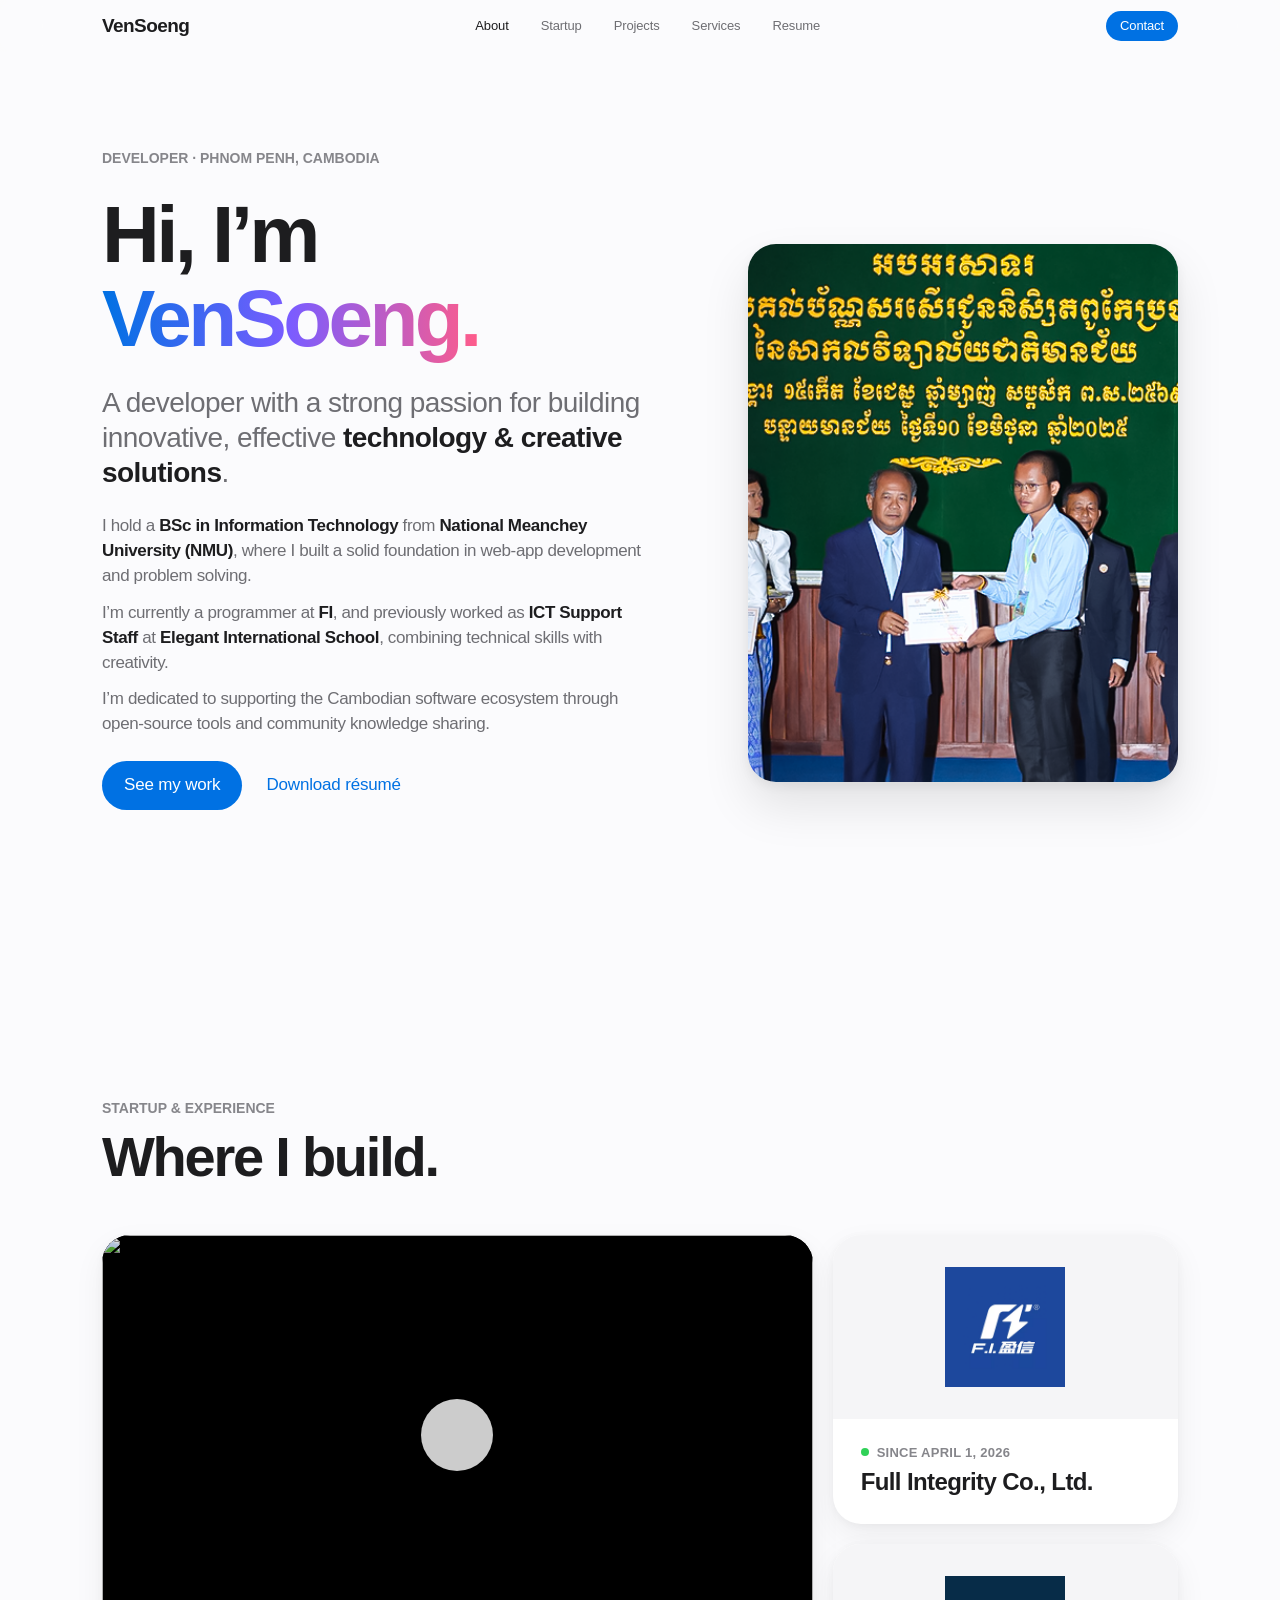
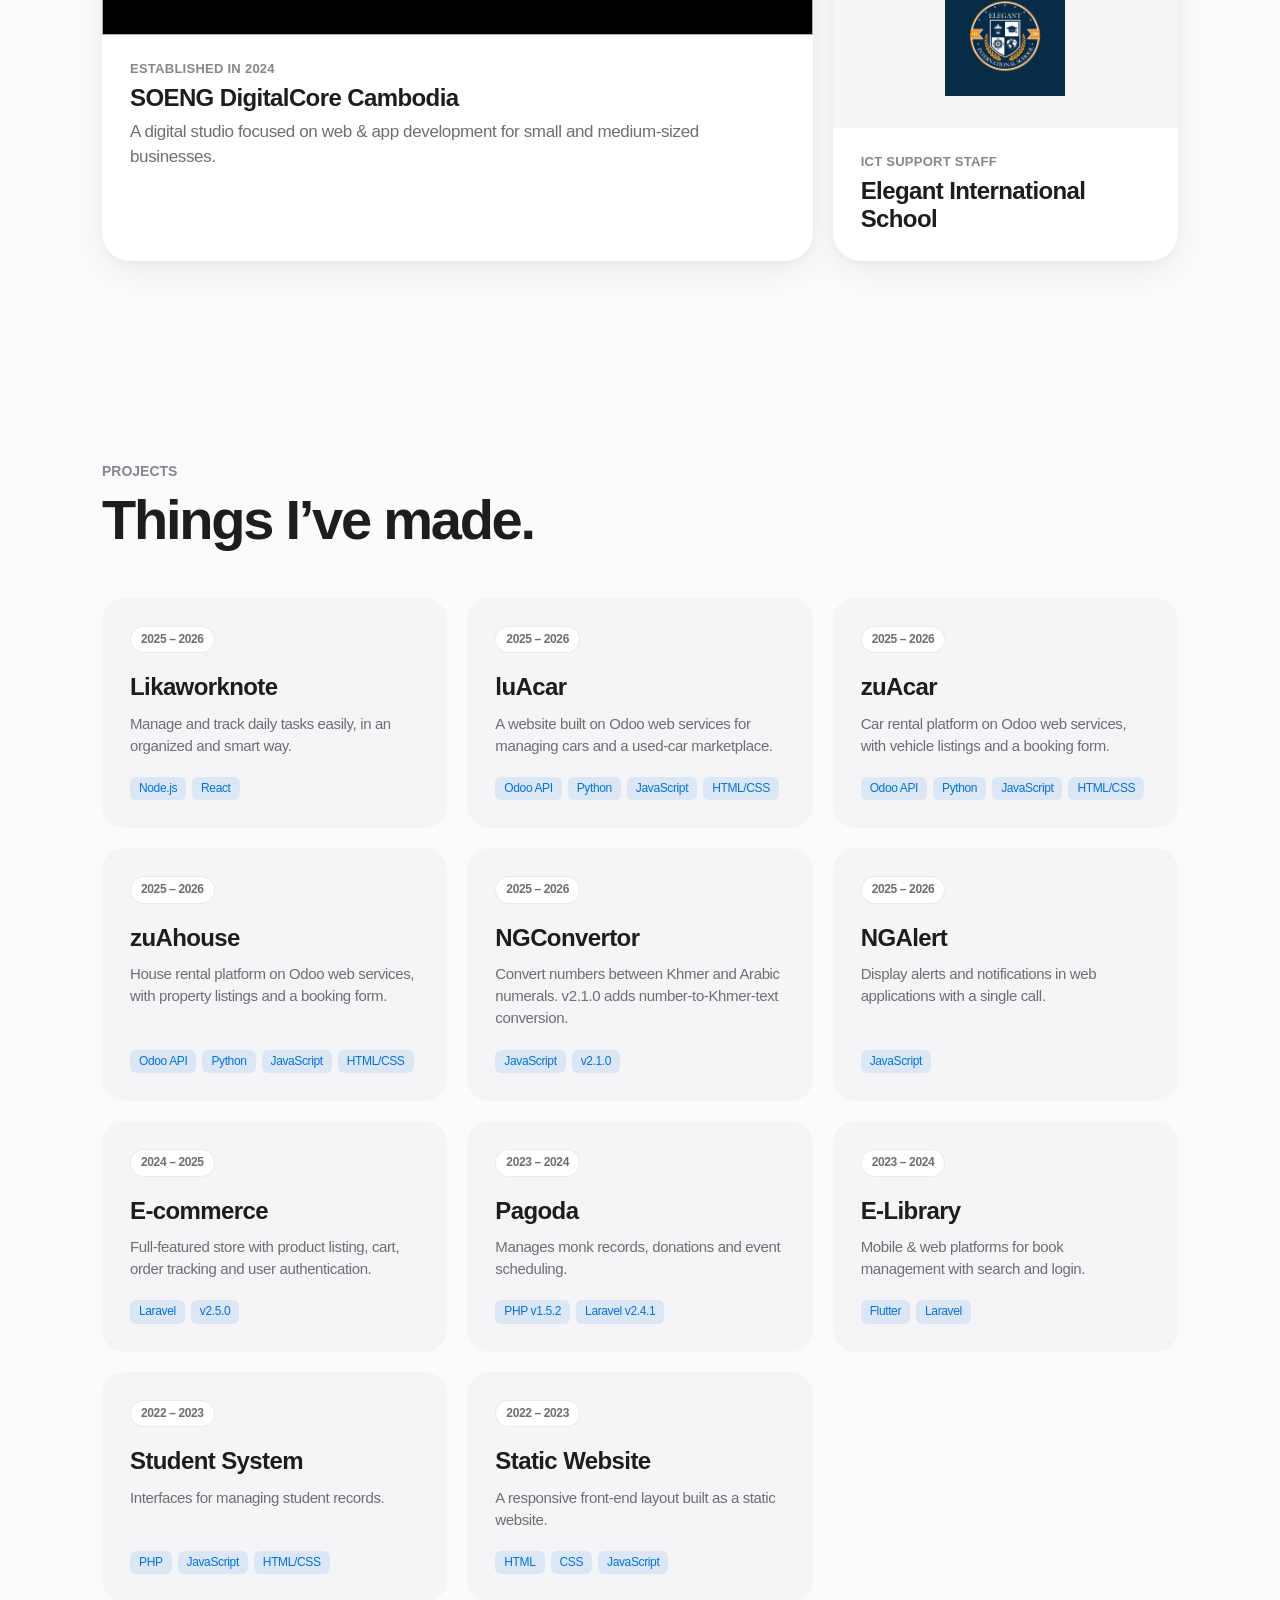
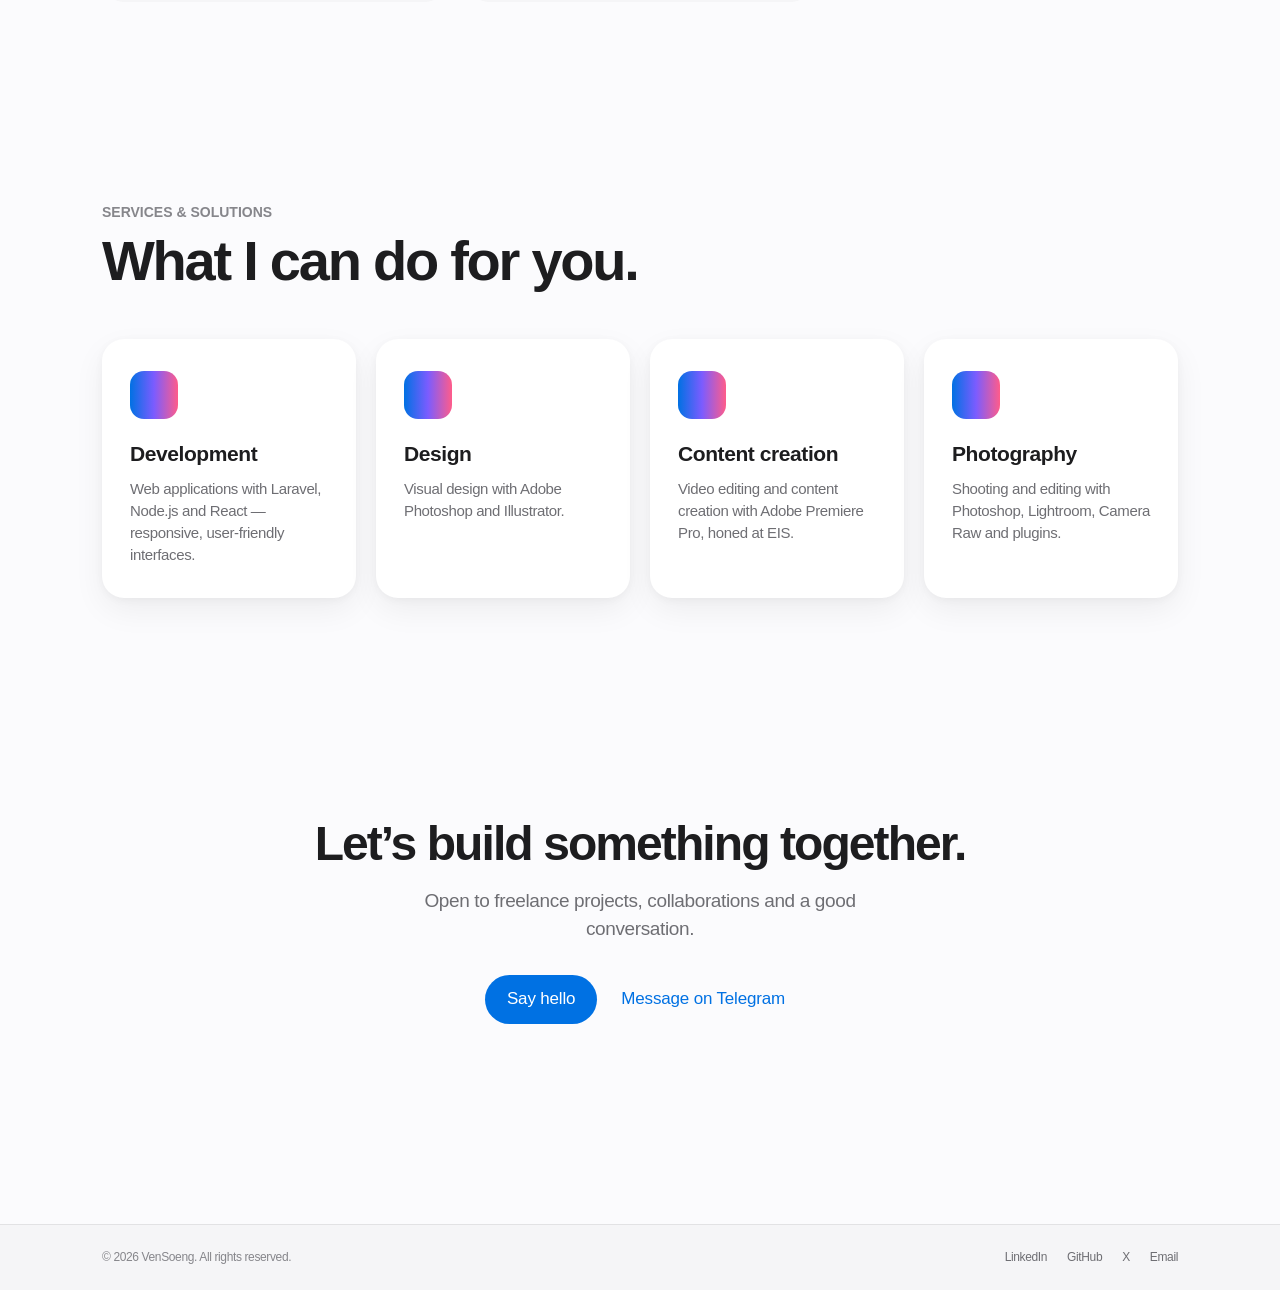
==== vsp111026/index.html @ 6fff038e "update version of portfolio" ====
<!DOCTYPE html>
<html lang="en">

<head>
    <meta charset="utf-8" />
    <meta name="viewport" content="width=device-width, initial-scale=1.0, viewport-fit=cover" />
    <meta name="color-scheme" content="light dark" />
    <meta name="theme-color" content="#fbfbfd" media="(prefers-color-scheme: light)" />
    <meta name="theme-color" content="#000000" media="(prefers-color-scheme: dark)" />
    <title>VenSoeng — Creative Developer &amp; IT Solutions</title>
    <meta name="description" content="Programmer at FI and graduate of National Meanchey University (NMU). Full-stack development and creative solutions from Cambodia." />

    <!-- Favicon -->
    <link rel="icon" href="/public/images/favicon.png?v=4" type="image/png" sizes="307x307" />
    <link rel="apple-touch-icon" href="/public/images/favicon.png?v=4" />

    <!-- Open Graph -->
    <meta property="og:site_name" content="VenSoeng" />
    <meta property="og:title" content="Creative Developer & IT Solutions" />
    <meta property="og:description" content="Programmer at FI and National Meanchey University (NMU). Specialized in full-stack development and creative solutions." />
    <meta property="og:url" content="https://vensoeng.github.io" />
    <meta property="og:type" content="website" />
    <meta property="og:locale" content="en_US" />
    <meta property="og:image" content="https://avatars.githubusercontent.com/u/126303297?v=4" />
    <meta property="og:image:alt" content="VenSoeng Portfolio Preview - Creative Developer" />
    <meta name="author" content="VenSoeng" />
    <meta name="creator" content="VenSoeng" />
    <meta name="keywords" content="VenSoeng, vensoeng, វិនសឹង្ហ, ស៊ីម វិនសឹង្ហ, frontend developer, web developer, Cambodia, JavaScript, HTML, CSS, React, Laravel, Odoo, portfolio" />

    <!-- Twitter -->
    <meta name="twitter:card" content="summary" />
    <meta name="twitter:title" content="VenSoeng | Creative Developer & IT Educator" />
    <meta name="twitter:description" content="Developer at FI dedicated to the Cambodian software ecosystem through open-source tools and community knowledge sharing." />
    <meta name="twitter:image" content="https://avatars.githubusercontent.com/u/126303297?v=4" />

    <!-- Google Search Console -->
    <meta name="google-site-verification" content="PVA-SBoowvO63dztgZD9lNx5GuP8LyeH8VCe_6y95IA" />

    <!-- Fonts & icons -->
    <link rel="preconnect" href="https://fonts.googleapis.com" />
    <link rel="preconnect" href="https://fonts.gstatic.com" crossorigin />
    <link rel="stylesheet" href="https://fonts.googleapis.com/css2?family=Inter:wght@400;500;600;700;800&display=swap" />
    <link rel="stylesheet" href="https://cdnjs.cloudflare.com/ajax/libs/font-awesome/7.0.1/css/all.min.css"
        integrity="sha512-2SwdPD6INVrV/lHTZbO2nodKhrnDdJK9/kg2XD1r9uGqPo1cUbujc+IYdlYdEErWNu69gVcYgdxlmVmzTWnetw=="
        crossorigin="anonymous" referrerpolicy="no-referrer" />

    <!-- Styles -->
    <link rel="stylesheet" href="style.css" />
</head>

<body>
    <a class="skip-link" href="#main">Skip to content</a>

    <!-- ========== Navigation ========== -->
    <header class="nav" id="nav">
        <nav class="nav__inner container" aria-label="Primary">
            <a href="#top" class="nav__brand">VenSoeng</a>

            <ul class="nav__links" id="nav-links">
                <li><a href="#about" class="nav__link">About</a></li>
                <li><a href="#startup" class="nav__link">Startup</a></li>
                <li><a href="#projects" class="nav__link">Projects</a></li>
                <li><a href="#services" class="nav__link">Services</a></li>
                <li><a href="/src/Resume/Seym_Vensoeng_Resume.pdf" class="nav__link" target="_blank" rel="noopener">Resume</a></li>
            </ul>

            <a href="https://www.linkedin.com/in/vensoeng/" class="btn btn--primary btn--sm nav__cta" target="_blank" rel="noopener">Contact</a>

            <button class="nav__toggle" id="menu-toggle" aria-controls="nav-links" aria-expanded="false" aria-label="Open menu">
                <span></span><span></span>
            </button>
        </nav>
    </header>

    <main id="main">
        <!-- ========== Hero ========== -->
        <section class="hero container" id="about" aria-labelledby="hero-title">
            <div class="hero__text">
                <p class="eyebrow reveal">Developer · Phnom Penh, Cambodia</p>
                <h1 class="hero__title reveal" id="hero-title">
                    Hi, I’m <span class="gradient-text">VenSoeng.</span>
                </h1>
                <p class="hero__lede reveal">
                    A developer with a strong passion for building innovative, effective
                    <strong>technology &amp; creative solutions</strong>.
                </p>
                <div class="hero__body reveal">
                    <p>
                        I hold a <strong>BSc in Information Technology</strong> from
                        <strong>National Meanchey University (NMU)</strong>, where I built a solid
                        foundation in web-app development and problem solving.
                    </p>
                    <p>
                        I’m currently a programmer at <strong>FI</strong>, and previously worked as
                        <strong>ICT Support Staff</strong> at <strong>Elegant International School</strong>,
                        combining technical skills with creativity.
                    </p>
                    <p>
                        I’m dedicated to supporting the Cambodian software ecosystem through
                        open-source tools and community knowledge sharing.
                    </p>
                </div>

                <div class="hero__actions reveal">
                    <a href="#projects" class="btn btn--primary">See my work</a>
                    <a href="/src/Resume/Seym_Vensoeng_Resume.pdf" class="btn btn--link" target="_blank" rel="noopener">
                        Download résumé <i class="fa-solid fa-chevron-right" aria-hidden="true"></i>
                    </a>
                </div>

                <ul class="socials reveal" aria-label="Social links">
                    <li><a href="mailto:vensoeng.edu.kh@gmail.com" aria-label="Email"><i class="fa-solid fa-envelope"></i></a></li>
                    <li><a href="https://www.linkedin.com/in/vensoeng/" target="_blank" rel="noopener" aria-label="LinkedIn"><i class="fa-brands fa-linkedin-in"></i></a></li>
                    <li><a href="https://t.me/vensoeng" target="_blank" rel="noopener" aria-label="Telegram"><i class="fa-brands fa-telegram"></i></a></li>
                    <li><a href="https://github.com/vensoeng" target="_blank" rel="noopener" aria-label="GitHub"><i class="fa-brands fa-github"></i></a></li>
                    <li><a href="https://vensoeng.vercel.app" target="_blank" rel="noopener" aria-label="Website"><i class="fa-solid fa-globe"></i></a></li>
                </ul>
            </div>

            <figure class="hero__media reveal">
                <img src="/public/images/vensoeng_nmu_certificate.png"
                    alt="VenSoeng at his NMU graduation" width="480" height="600" fetchpriority="high" />
            </figure>
        </section>

        <!-- ========== Startup & Experience ========== -->
        <section class="section container" id="startup" aria-labelledby="startup-title">
            <header class="section__head reveal">
                <p class="eyebrow">Startup &amp; Experience</p>
                <h2 class="section__title" id="startup-title">Where I build.</h2>
            </header>

            <div class="bento">
                <article class="card card--feature reveal">
                    <div class="video" data-video-id="P9K7XpMwZxA">
                        <button class="video__play" type="button" aria-label="Play SOENG DigitalCore Cambodia video">
                            <img src="https://i.ytimg.com/vi/P9K7XpMwZxA/hqdefault.jpg" alt="" loading="lazy" />
                            <span class="video__icon" aria-hidden="true"><i class="fa-solid fa-play"></i></span>
                        </button>
                    </div>
                    <div class="card__body">
                        <p class="card__meta">Established in 2024</p>
                        <h3 class="card__title">SOENG DigitalCore Cambodia</h3>
                        <p class="card__text">A digital studio focused on web &amp; app development for small and medium-sized businesses.</p>
                    </div>
                </article>

                <article class="card card--logo reveal">
                    <div class="card__logo">
                        <img src="/public/images/fi_logo.png" alt="Full Integrity Co., Ltd. logo" loading="lazy" />
                    </div>
                    <div class="card__body">
                        <p class="card__meta"><span class="dot dot--live" aria-hidden="true"></span>Since April 1, 2026</p>
                        <h3 class="card__title">Full Integrity Co., Ltd.</h3>
                    </div>
                </article>

                <article class="card card--logo reveal">
                    <div class="card__logo">
                        <img src="/public/images/eis_logo.png" alt="Elegant International School logo" loading="lazy" />
                    </div>
                    <div class="card__body">
                        <p class="card__meta">ICT Support Staff</p>
                        <h3 class="card__title">Elegant International School</h3>
                    </div>
                </article>
            </div>
        </section>

        <!-- ========== Projects ========== -->
        <section class="section container" id="projects" aria-labelledby="projects-title">
            <header class="section__head reveal">
                <p class="eyebrow">Projects</p>
                <h2 class="section__title" id="projects-title">Things I’ve made.</h2>
            </header>

            <div class="projects">
                <article class="project reveal">
                    <span class="chip">2025 – 2026</span>
                    <h3 class="project__title">Likaworknote</h3>
                    <p class="project__text">Manage and track daily tasks easily, in an organized and smart way.</p>
                    <ul class="tags"><li>Node.js</li><li>React</li></ul>
                </article>

                <article class="project reveal">
                    <span class="chip">2025 – 2026</span>
                    <h3 class="project__title">luAcar</h3>
                    <p class="project__text">A website built on Odoo web services for managing cars and a used-car marketplace.</p>
                    <ul class="tags"><li>Odoo API</li><li>Python</li><li>JavaScript</li><li>HTML/CSS</li></ul>
                </article>

                <article class="project reveal">
                    <span class="chip">2025 – 2026</span>
                    <h3 class="project__title">zuAcar</h3>
                    <p class="project__text">Car rental platform on Odoo web services, with vehicle listings and a booking form.</p>
                    <ul class="tags"><li>Odoo API</li><li>Python</li><li>JavaScript</li><li>HTML/CSS</li></ul>
                </article>

                <article class="project reveal">
                    <span class="chip">2025 – 2026</span>
                    <h3 class="project__title">zuAhouse</h3>
                    <p class="project__text">House rental platform on Odoo web services, with property listings and a booking form.</p>
                    <ul class="tags"><li>Odoo API</li><li>Python</li><li>JavaScript</li><li>HTML/CSS</li></ul>
                </article>

                <article class="project reveal">
                    <span class="chip">2025 – 2026</span>
                    <h3 class="project__title">NGConvertor</h3>
                    <p class="project__text">Convert numbers between Khmer and Arabic numerals. v2.1.0 adds number-to-Khmer-text conversion.</p>
                    <ul class="tags"><li>JavaScript</li><li>v2.1.0</li></ul>
                </article>

                <article class="project reveal">
                    <span class="chip">2025 – 2026</span>
                    <h3 class="project__title">NGAlert</h3>
                    <p class="project__text">Display alerts and notifications in web applications with a single call.</p>
                    <ul class="tags"><li>JavaScript</li></ul>
                </article>

                <article class="project reveal">
                    <span class="chip">2024 – 2025</span>
                    <h3 class="project__title">E-commerce</h3>
                    <p class="project__text">Full-featured store with product listing, cart, order tracking and user authentication.</p>
                    <ul class="tags"><li>Laravel</li><li>v2.5.0</li></ul>
                </article>

                <article class="project reveal">
                    <span class="chip">2023 – 2024</span>
                    <h3 class="project__title">Pagoda</h3>
                    <p class="project__text">Manages monk records, donations and event scheduling.</p>
                    <ul class="tags"><li>PHP v1.5.2</li><li>Laravel v2.4.1</li></ul>
                </article>

                <article class="project reveal">
                    <span class="chip">2023 – 2024</span>
                    <h3 class="project__title">E-Library</h3>
                    <p class="project__text">Mobile &amp; web platforms for book management with search and login.</p>
                    <ul class="tags"><li>Flutter</li><li>Laravel</li></ul>
                </article>

                <article class="project reveal">
                    <span class="chip">2022 – 2023</span>
                    <h3 class="project__title">Student System</h3>
                    <p class="project__text">Interfaces for managing student records.</p>
                    <ul class="tags"><li>PHP</li><li>JavaScript</li><li>HTML/CSS</li></ul>
                </article>

                <article class="project reveal">
                    <span class="chip">2022 – 2023</span>
                    <h3 class="project__title">Static Website</h3>
                    <p class="project__text">A responsive front-end layout built as a static website.</p>
                    <ul class="tags"><li>HTML</li><li>CSS</li><li>JavaScript</li></ul>
                </article>
            </div>
        </section>

        <!-- ========== Services ========== -->
        <section class="section container" id="services" aria-labelledby="services-title">
            <header class="section__head reveal">
                <p class="eyebrow">Services &amp; Solutions</p>
                <h2 class="section__title" id="services-title">What I can do for you.</h2>
            </header>

            <div class="services">
                <article class="service reveal">
                    <span class="service__icon"><i class="fa-solid fa-code" aria-hidden="true"></i></span>
                    <h3>Development</h3>
                    <p>Web applications with Laravel, Node.js and React — responsive, user-friendly interfaces.</p>
                </article>
                <article class="service reveal">
                    <span class="service__icon"><i class="fa-solid fa-pen-nib" aria-hidden="true"></i></span>
                    <h3>Design</h3>
                    <p>Visual design with Adobe Photoshop and Illustrator.</p>
                </article>
                <article class="service reveal">
                    <span class="service__icon"><i class="fa-solid fa-film" aria-hidden="true"></i></span>
                    <h3>Content creation</h3>
                    <p>Video editing and content creation with Adobe Premiere Pro, honed at EIS.</p>
                </article>
                <article class="service reveal">
                    <span class="service__icon"><i class="fa-solid fa-camera" aria-hidden="true"></i></span>
                    <h3>Photography</h3>
                    <p>Shooting and editing with Photoshop, Lightroom, Camera Raw and plugins.</p>
                </article>
            </div>
        </section>

        <!-- ========== Call to action ========== -->
        <section class="cta container reveal" aria-labelledby="cta-title">
            <h2 id="cta-title">Let’s build something together.</h2>
            <p>Open to freelance projects, collaborations and a good conversation.</p>
            <div class="hero__actions hero__actions--center">
                <a href="mailto:vensoeng.edu.kh@gmail.com" class="btn btn--primary">Say hello</a>
                <a href="https://t.me/vensoeng" class="btn btn--link" target="_blank" rel="noopener">
                    Message on Telegram <i class="fa-solid fa-chevron-right" aria-hidden="true"></i>
                </a>
            </div>
        </section>
    </main>

    <!-- ========== Footer ========== -->
    <footer class="footer">
        <div class="footer__inner container">
            <span>© <span id="year">2026</span> VenSoeng. All rights reserved.</span>
            <ul class="footer__links">
                <li><a href="https://www.linkedin.com/in/vensoeng" target="_blank" rel="noopener">LinkedIn</a></li>
                <li><a href="https://github.com/vensoeng" target="_blank" rel="noopener">GitHub</a></li>
                <li><a href="https://twitter.com/vensoeng" target="_blank" rel="noopener">X</a></li>
                <li><a href="mailto:vensoeng.edu.kh@gmail.com">Email</a></li>
            </ul>
        </div>
    </footer>

    <!-- Scripts -->
    <script src="app.js" defer></script>

    <!-- Google tag (gtag.js) -->
    <script async src="https://www.googletagmanager.com/gtag/js?id=G-DTQJS56J9T"></script>
    <script>
        window.dataLayer = window.dataLayer || [];
        function gtag() { dataLayer.push(arguments); }
        gtag('js', new Date());
        gtag('config', 'G-DTQJS56J9T');
    </script>
</body>

</html>
---- vsp111026/style.css ----
/* ==========================================================
   VenSoeng Portfolio — Apple-inspired design system
   ========================================================== */

/* ---------- Design tokens ---------- */
:root {
    --bg: #fbfbfd;
    --bg-alt: #f5f5f7;
    --surface: #ffffff;
    --text: #1d1d1f;
    --text-2: #6e6e73;
    --text-3: #86868b;
    --accent: #0071e3;
    --accent-hover: #0077ed;
    --live: #30d158;
    --border: rgba(0, 0, 0, 0.08);
    --nav-bg: rgba(251, 251, 253, 0.72);
    --shadow: 0 2px 8px rgba(0, 0, 0, 0.04), 0 12px 32px rgba(0, 0, 0, 0.06);
    --shadow-hover: 0 4px 12px rgba(0, 0, 0, 0.06), 0 24px 48px rgba(0, 0, 0, 0.10);
    --grad: linear-gradient(90deg, #0071e3 0%, #7b5cff 50%, #ff5c8a 100%);

    --font: "Hanken Grotesk", sans-serif;

    --radius-sm: 12px;
    --radius: 22px;
    --radius-lg: 28px;
    --container: 1120px;
    --gutter: 22px;
    --nav-h: 52px;
    --ease: cubic-bezier(0.28, 0.11, 0.32, 1);
}
/* ---------- Base ---------- */
*,
*::before,
*::after { box-sizing: border-box; }

html {
    scroll-behavior: smooth;
    scroll-padding-top: calc(var(--nav-h) + 24px);
    -webkit-text-size-adjust: 100%;
}

body {
    margin: 0;
    font-family: var(--font);
    font-size: 17px;
    line-height: 1.47;
    letter-spacing: -0.022em;
    color: var(--text);
    background: var(--bg);
    -webkit-font-smoothing: antialiased;
    -moz-osx-font-smoothing: grayscale;
}

img { display: block; max-width: 100%; height: auto; }
a { color: var(--accent); text-decoration: none; }
a:hover { text-decoration: underline; }
ul { list-style: none; margin: 0; padding: 0; }
h1, h2, h3, p { margin: 0; }
strong { color: var(--text); font-weight: 600; }

:focus-visible {
    outline: 3px solid var(--accent);
    outline-offset: 3px;
    border-radius: 6px;
}

.container {
    width: 100%;
    max-width: var(--container);
    margin-inline: auto;
    padding-inline: var(--gutter);
}

.skip-link {
    position: absolute;
    left: 12px;
    top: -60px;
    z-index: 100;
    padding: 10px 16px;
    background: var(--text);
    color: var(--bg);
    border-radius: 980px;
}
.skip-link:focus { top: 12px; }

/* ---------- Typography helpers ---------- */
.eyebrow {
    font-size: 14px;
    font-weight: 600;
    letter-spacing: 0;
    color: var(--text-3);
    text-transform: uppercase;
}

.gradient-text {
    background: var(--grad);
    -webkit-background-clip: text;
    background-clip: text;
    color: transparent;
}

/* ---------- Buttons ---------- */
.btn {
    display: inline-flex;
    align-items: center;
    gap: 6px;
    min-height: 44px;
    padding: 12px 22px;
    border-radius: 980px;
    font-size: 17px;
    font-weight: 500;
    letter-spacing: -0.01em;
    transition: background-color 0.2s var(--ease), transform 0.2s var(--ease);
}
.btn:hover { text-decoration: none; }
.btn:active { transform: scale(0.97); }

.btn--primary { background: var(--accent); color: #fff; }
.btn--primary:hover { background: var(--accent-hover); }

.btn--sm { min-height: 30px; padding: 5px 14px; font-size: 13px; }

.btn--link { padding-inline: 4px; color: var(--accent); }
.btn--link i { font-size: 0.7em; transition: transform 0.2s var(--ease); }
.btn--link:hover { text-decoration: underline; }
.btn--link:hover i { transform: translateX(3px); }

/* ---------- Navigation ---------- */
.nav {
    position: sticky;
    top: 0;
    z-index: 50;
    height: var(--nav-h);
    background: var(--nav-bg);
    -webkit-backdrop-filter: saturate(180%) blur(20px);
    backdrop-filter: saturate(180%) blur(20px);
    border-bottom: 1px solid transparent;
    transition: border-color 0.3s var(--ease);
}
.nav.is-scrolled { border-bottom-color: var(--border); }

.nav__inner {
    position: relative;
    display: flex;
    align-items: center;
    justify-content: space-between;
    height: 100%;
    gap: 24px;
}

.nav__brand {
    font-size: 19px;
    font-weight: 700;
    letter-spacing: -0.03em;
    color: var(--text);
}
.nav__brand:hover { text-decoration: none; }

.nav__links { display: flex; gap: 32px; }

.nav__link {
    font-size: 13px;
    color: var(--text-2);
    letter-spacing: -0.01em;
    transition: color 0.2s var(--ease);
}
.nav__link:hover,
.nav__link.is-active { color: var(--text); text-decoration: none; }

.nav__toggle {
    display: none;
    position: relative;
    width: 44px;
    height: 44px;
    margin-right: -12px;
    border: 0;
    background: none;
    cursor: pointer;
}
.nav__toggle span {
    position: absolute;
    left: 14px;
    width: 16px;
    height: 1.5px;
    border-radius: 2px;
    background: var(--text);
    transition: transform 0.3s var(--ease), top 0.3s var(--ease);
}
.nav__toggle span:first-child { top: 18px; }
.nav__toggle span:last-child { top: 25px; }
.nav__toggle[aria-expanded="true"] span:first-child { top: 21.5px; transform: rotate(45deg); }
.nav__toggle[aria-expanded="true"] span:last-child { top: 21.5px; transform: rotate(-45deg); }

/* ---------- Hero ---------- */
.hero {
    display: grid;
    grid-template-columns: 1.15fr 0.85fr;
    align-items: center;
    gap: 64px;
    padding-top: 96px;
    padding-bottom: 120px;
}

.hero__text > * + * { margin-top: 24px; }

.hero__title {
    font-size: clamp(44px, 7vw, 80px);
    line-height: 1.05;
    font-weight: 700;
    letter-spacing: -0.045em;
}

.hero__lede {
    font-size: clamp(21px, 2.4vw, 28px);
    line-height: 1.25;
    font-weight: 500;
    letter-spacing: -0.02em;
    color: var(--text-2);
}

.hero__body { color: var(--text-2); max-width: 560px; }
.hero__body p + p { margin-top: 12px; }

.hero__actions {
    display: flex;
    flex-wrap: wrap;
    align-items: center;
    gap: 12px 20px;
}
.hero__actions--center { justify-content: center; }

.hero__media {
    margin: 0;
    border-radius: var(--radius-lg);
    overflow: hidden;
    background: var(--bg-alt);
    aspect-ratio: 4 / 5;
    box-shadow: var(--shadow-hover);
}
.hero__media img {
    width: 100%;
    height: 100%;
    object-fit: cover;
    transition: transform 1.2s var(--ease);
}
.hero__media:hover img { transform: scale(1.03); }

.socials { display: flex; gap: 10px; }
.socials a {
    display: grid;
    place-items: center;
    width: 44px;
    height: 44px;
    border-radius: 50%;
    background: var(--bg-alt);
    color: var(--text-2);
    font-size: 17px;
    transition: background-color 0.2s var(--ease), color 0.2s var(--ease), transform 0.2s var(--ease);
}
.socials a:hover {
    background: var(--text);
    color: var(--bg);
    transform: translateY(-2px);
    text-decoration: none;
}

/* ---------- Sections ---------- */
.section { padding-block: 100px; }

.section__head { margin-bottom: 48px; }
.section__title {
    margin-top: 8px;
    font-size: clamp(36px, 5vw, 56px);
    line-height: 1.07;
    font-weight: 700;
    letter-spacing: -0.04em;
}

/* ---------- Cards / Bento ---------- */
.card {
    display: flex;
    flex-direction: column;
    background: var(--surface);
    border-radius: var(--radius-lg);
    overflow: hidden;
    box-shadow: var(--shadow);
    transition: transform 0.4s var(--ease), box-shadow 0.4s var(--ease);
}
.card:hover { transform: translateY(-4px); box-shadow: var(--shadow-hover); }

.card__body { padding: 24px 28px 28px; }
.card__meta {
    display: flex;
    align-items: center;
    gap: 8px;
    font-size: 13px;
    font-weight: 600;
    color: var(--text-3);
    text-transform: uppercase;
    letter-spacing: 0.02em;
}
.card__title {
    margin-top: 6px;
    font-size: 24px;
    line-height: 1.17;
    font-weight: 700;
    letter-spacing: -0.025em;
}
.card__text { margin-top: 8px; color: var(--text-2); }

.bento {
    display: grid;
    grid-template-columns: repeat(3, 1fr);
    grid-template-rows: auto auto;
    gap: 20px;
}
.card--feature { grid-column: span 2; grid-row: span 2; }

.card__logo {
    flex: 1;
    display: grid;
    place-items: center;
    min-height: 180px;
    padding: 32px;
    background: var(--bg-alt);
}
.card__logo img {
    max-height: 120px;
    width: auto;
    object-fit: contain;
    transition: transform 0.6s var(--ease);
}
.card:hover .card__logo img { transform: scale(1.05); }

.dot { width: 8px; height: 8px; border-radius: 50%; }
.dot--live {
    background: var(--live);
    box-shadow: 0 0 0 0 rgba(48, 209, 88, 0.5);
    animation: pulse 2s infinite;
}
@keyframes pulse {
    70% { box-shadow: 0 0 0 8px rgba(48, 209, 88, 0); }
    100% { box-shadow: 0 0 0 0 rgba(48, 209, 88, 0); }
}

/* ---------- Video (lazy YouTube) ---------- */
.video {
    position: relative;
    aspect-ratio: 16 / 9;
    background: #000;
}
.video iframe { position: absolute; inset: 0; width: 100%; height: 100%; border: 0; }

.video__play {
    position: absolute;
    inset: 0;
    width: 100%;
    padding: 0;
    border: 0;
    cursor: pointer;
    background: #000;
}
.video__play img { width: 100%; height: 100%; object-fit: cover; opacity: 0.9; }
.video__icon {
    position: absolute;
    top: 50%;
    left: 50%;
    display: grid;
    place-items: center;
    width: 72px;
    height: 72px;
    border-radius: 50%;
    color: #1d1d1f;
    font-size: 22px;
    background: rgba(255, 255, 255, 0.8);
    -webkit-backdrop-filter: blur(12px);
    backdrop-filter: blur(12px);
    transform: translate(-50%, -50%);
    transition: transform 0.3s var(--ease), background-color 0.3s var(--ease);
}
.video__icon i { margin-left: 4px; }
.video__play:hover .video__icon { transform: translate(-50%, -50%) scale(1.08); background: #fff; }

/* ---------- Projects ---------- */
.projects {
    display: grid;
    grid-template-columns: repeat(3, 1fr);
    gap: 20px;
}

.project {
    display: flex;
    flex-direction: column;
    padding: 28px;
    border-radius: var(--radius);
    background: var(--bg-alt);
    transition: transform 0.4s var(--ease), background-color 0.4s var(--ease), box-shadow 0.4s var(--ease);
}
.project:hover {
    transform: translateY(-4px);
    background: var(--surface);
    box-shadow: var(--shadow-hover);
}

.chip {
    align-self: flex-start;
    padding: 4px 10px;
    border-radius: 980px;
    font-size: 12px;
    font-weight: 600;
    color: var(--text-2);
    background: var(--surface);
    border: 1px solid var(--border);
}
.project:hover .chip { background: var(--bg-alt); }

.project__title {
    margin-top: 16px;
    font-size: 24px;
    font-weight: 700;
    letter-spacing: -0.025em;
}
.project__text { flex: 1; margin-top: 8px; color: var(--text-2); font-size: 15px; }

.tags { display: flex; flex-wrap: wrap; gap: 6px; margin-top: 20px; }
.tags li {
    padding: 3px 9px;
    border-radius: 6px;
    font-size: 12px;
    font-weight: 500;
    color: var(--accent);
    background: color-mix(in srgb, var(--accent) 10%, transparent);
}

/* ---------- Services ---------- */
.services {
    display: grid;
    grid-template-columns: repeat(4, 1fr);
    gap: 20px;
}

.service {
    padding: 32px 28px;
    border-radius: var(--radius);
    background: var(--surface);
    box-shadow: var(--shadow);
}
.service__icon {
    display: grid;
    place-items: center;
    width: 48px;
    height: 48px;
    border-radius: 14px;
    font-size: 20px;
    color: #fff;
    background: var(--grad);
}
.service h3 {
    margin-top: 20px;
    font-size: 21px;
    font-weight: 700;
    letter-spacing: -0.02em;
}
.service p { margin-top: 8px; font-size: 15px; color: var(--text-2); }

/* ---------- CTA ---------- */
.cta {
    margin-block: 40px 120px;
    padding-block: 80px;
    text-align: center;
}
.cta h2 {
    font-size: clamp(32px, 4.5vw, 48px);
    font-weight: 700;
    letter-spacing: -0.04em;
    line-height: 1.1;
}
.cta p { margin: 16px auto 32px; max-width: 520px; color: var(--text-2); font-size: 19px; }

/* ---------- Footer ---------- */
.footer {
    background: var(--bg-alt);
    border-top: 1px solid var(--border);
    font-size: 12px;
    color: var(--text-3);
}
.footer__inner {
    display: flex;
    flex-wrap: wrap;
    justify-content: space-between;
    align-items: center;
    gap: 16px;
    padding-block: 24px;
}
.footer__links { display: flex; gap: 20px; }
.footer__links a { color: var(--text-2); }

/* ---------- Scroll reveal ---------- */
.js .reveal {
    opacity: 0;
    transform: translateY(24px);
    transition: opacity 0.9s var(--ease), transform 0.9s var(--ease);
    transition-delay: var(--delay, 0ms);
}
.js .reveal.is-visible { opacity: 1; transform: none; }

@media (prefers-reduced-motion: reduce) {
    html { scroll-behavior: auto; }
    *, *::before, *::after {
        animation-duration: 0.01ms !important;
        transition-duration: 0.01ms !important;
    }
    .js .reveal { opacity: 1; transform: none; }
}

/* ---------- Responsive ---------- */
@media (max-width: 1068px) {
    .projects { grid-template-columns: repeat(2, 1fr); }
    .services { grid-template-columns: repeat(2, 1fr); }
}

@media (max-width: 833px) {
    .nav__cta { display: none; }
    .nav__toggle { display: block; }

    .nav__links {
        position: fixed;
        top: var(--nav-h);
        left: 0;
        right: 0;
        flex-direction: column;
        gap: 0;
        padding: 12px var(--gutter) 32px;
        background: var(--bg);
        border-bottom: 1px solid var(--border);
        opacity: 0;
        visibility: hidden;
        transform: translateY(-8px);
        transition: opacity 0.3s var(--ease), transform 0.3s var(--ease), visibility 0.3s;
    }
    .nav__links.is-open { opacity: 1; visibility: visible; transform: none; }
    .nav__links li { border-bottom: 1px solid var(--border); }
    .nav__link {
        display: block;
        padding: 14px 0;
        font-size: 24px;
        font-weight: 600;
        color: var(--text);
    }

    .hero {
        grid-template-columns: 1fr;
        gap: 48px;
        padding-top: 48px;
        padding-bottom: 72px;
    }
    .hero__media { max-width: 420px; width: 100%; margin-inline: auto; }

    .section { padding-block: 72px; }

    .bento { grid-template-columns: 1fr 1fr; }
    .card--feature { grid-column: 1 / -1; grid-row: auto; }
}

@media (max-width: 600px) {
    :root { --gutter: 16px; }
    body { font-size: 16px; }
    .bento,
    .projects,
    .services { grid-template-columns: 1fr; }
    .card__body { padding: 20px 22px 24px; }
    .footer__inner { flex-direction: column-reverse; text-align: center; }
}
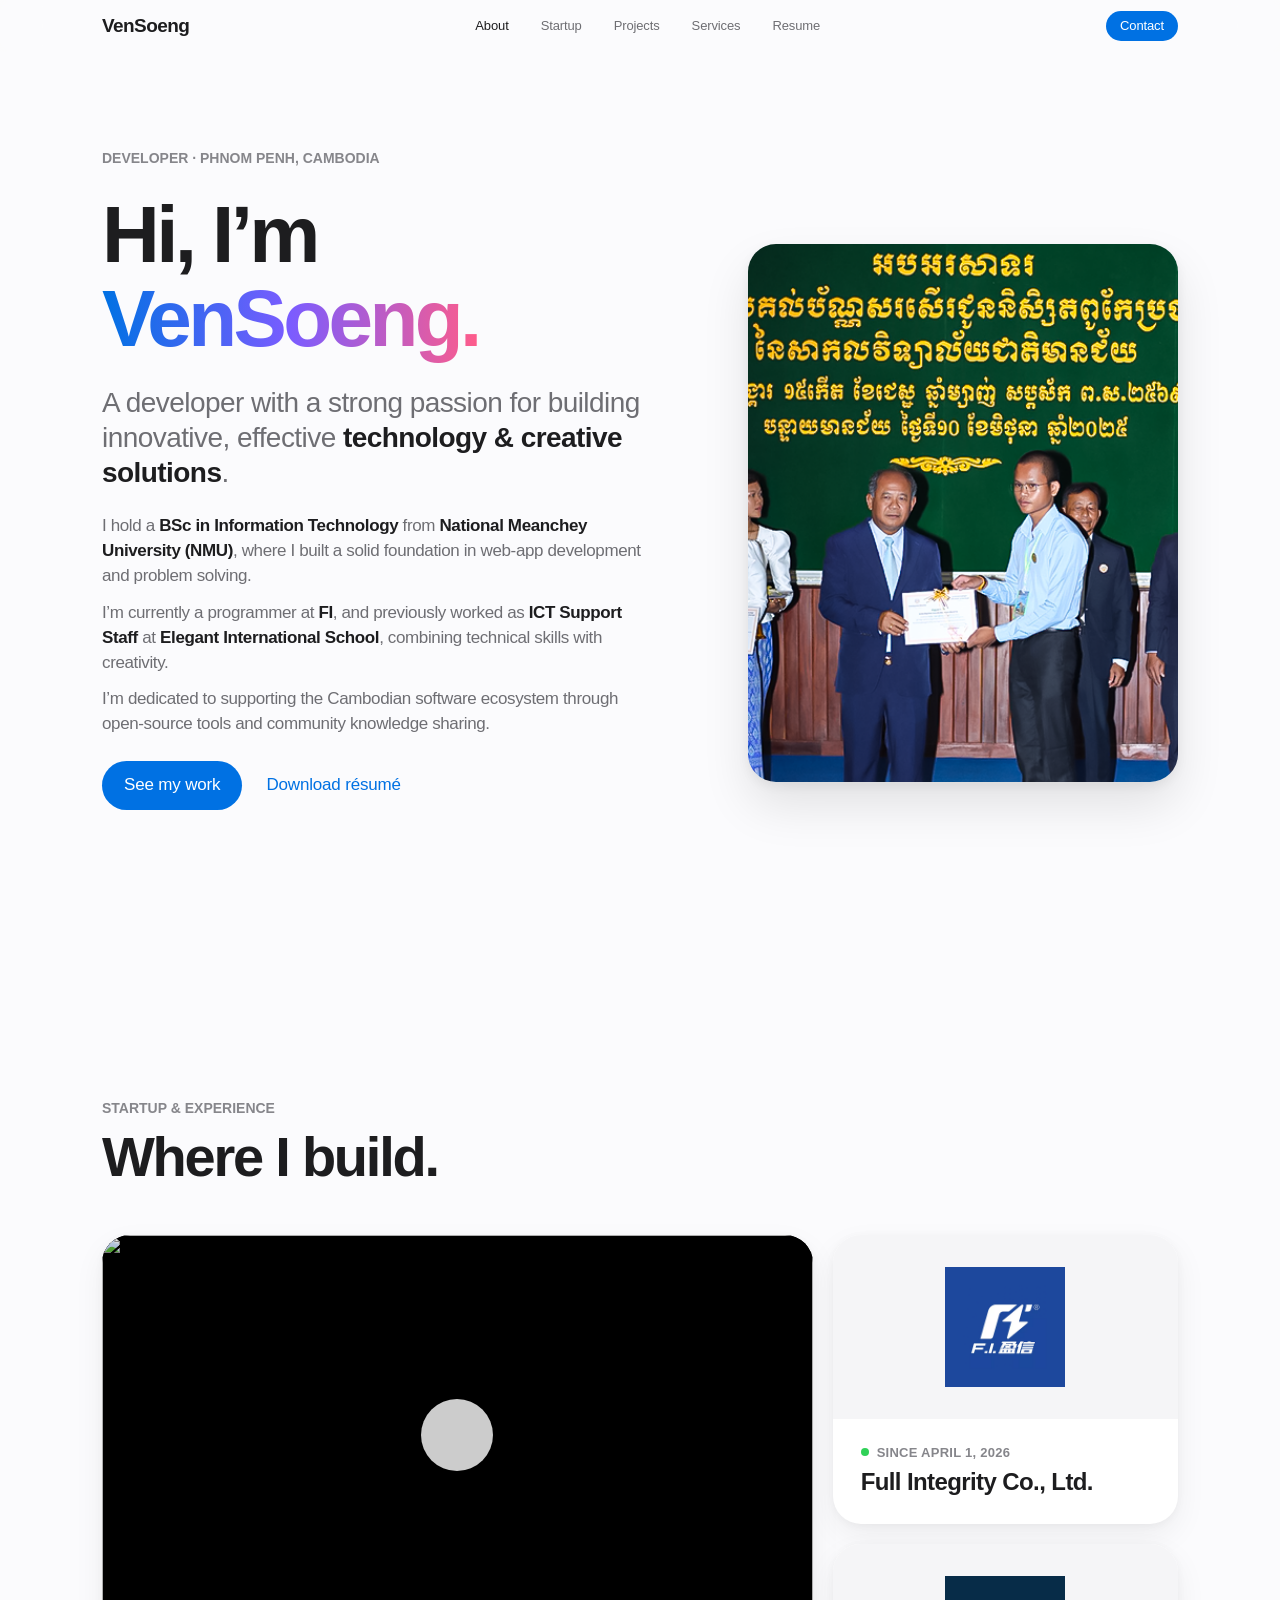
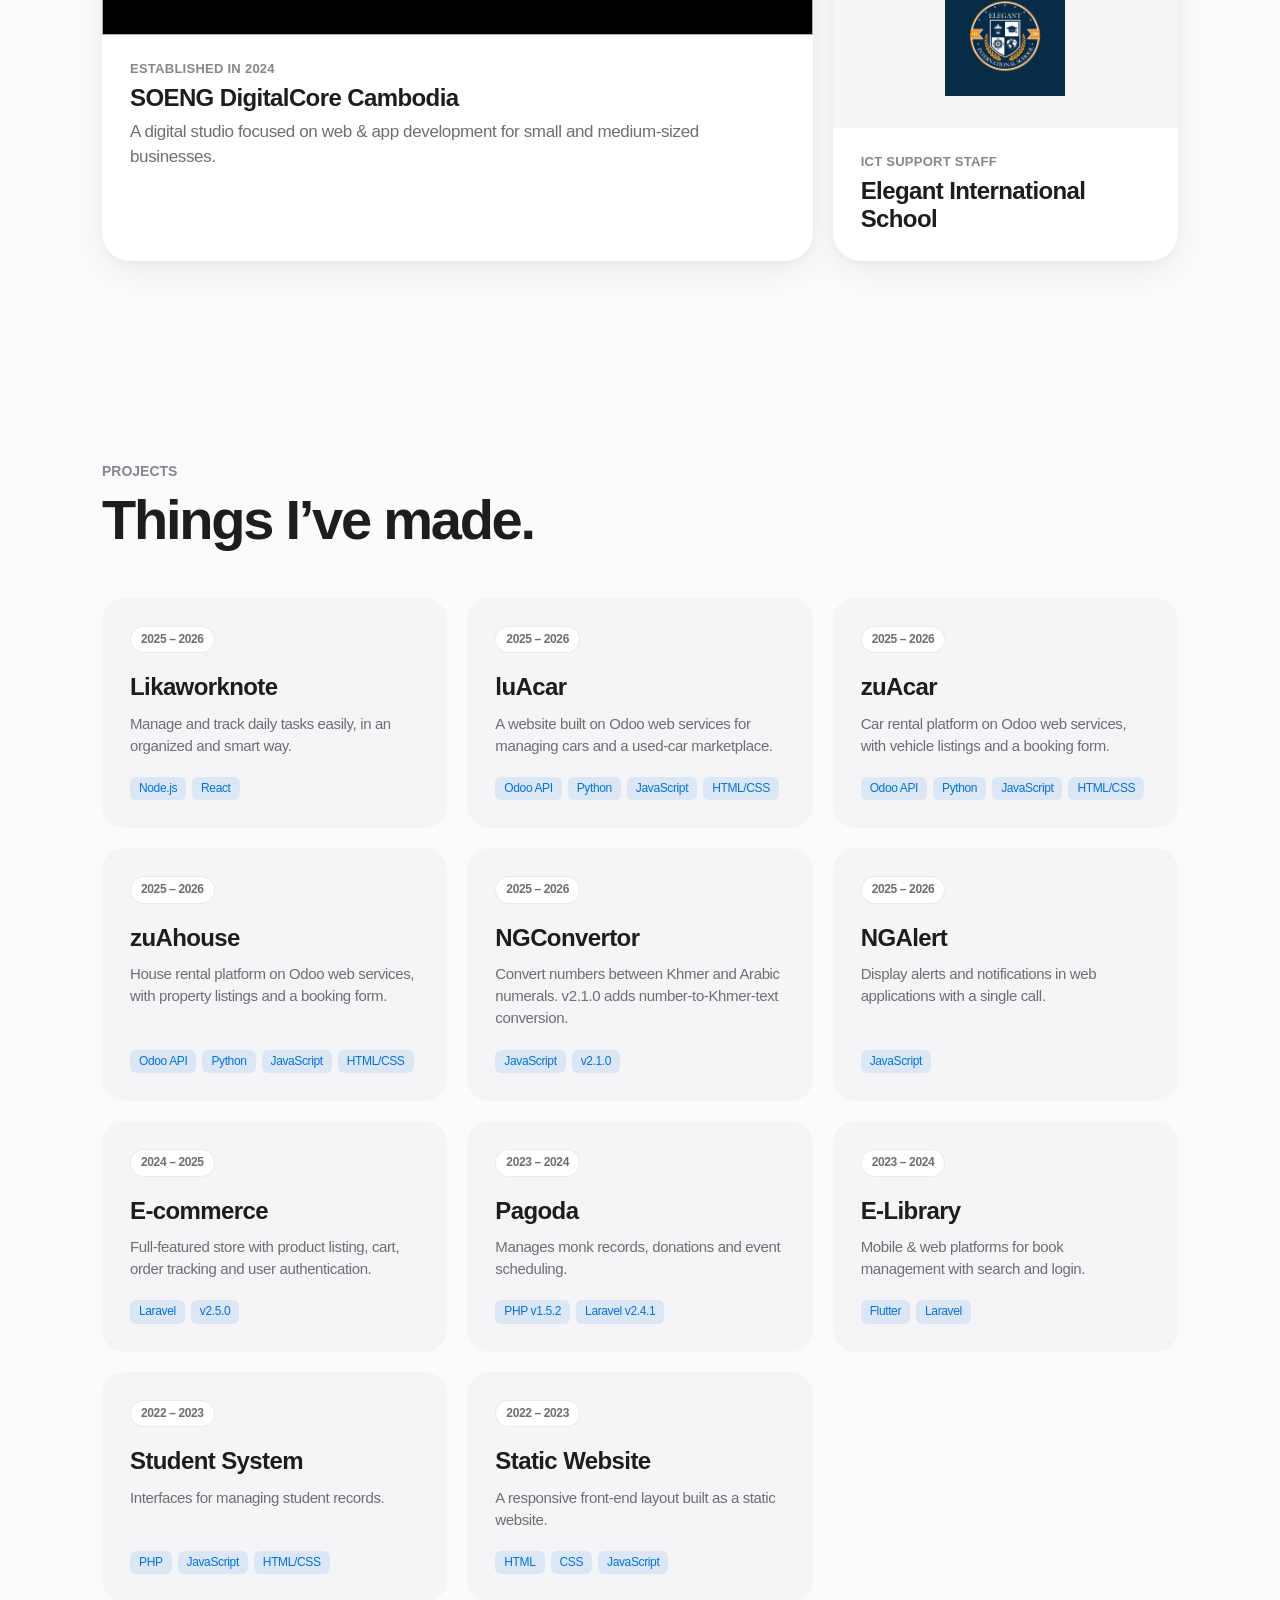
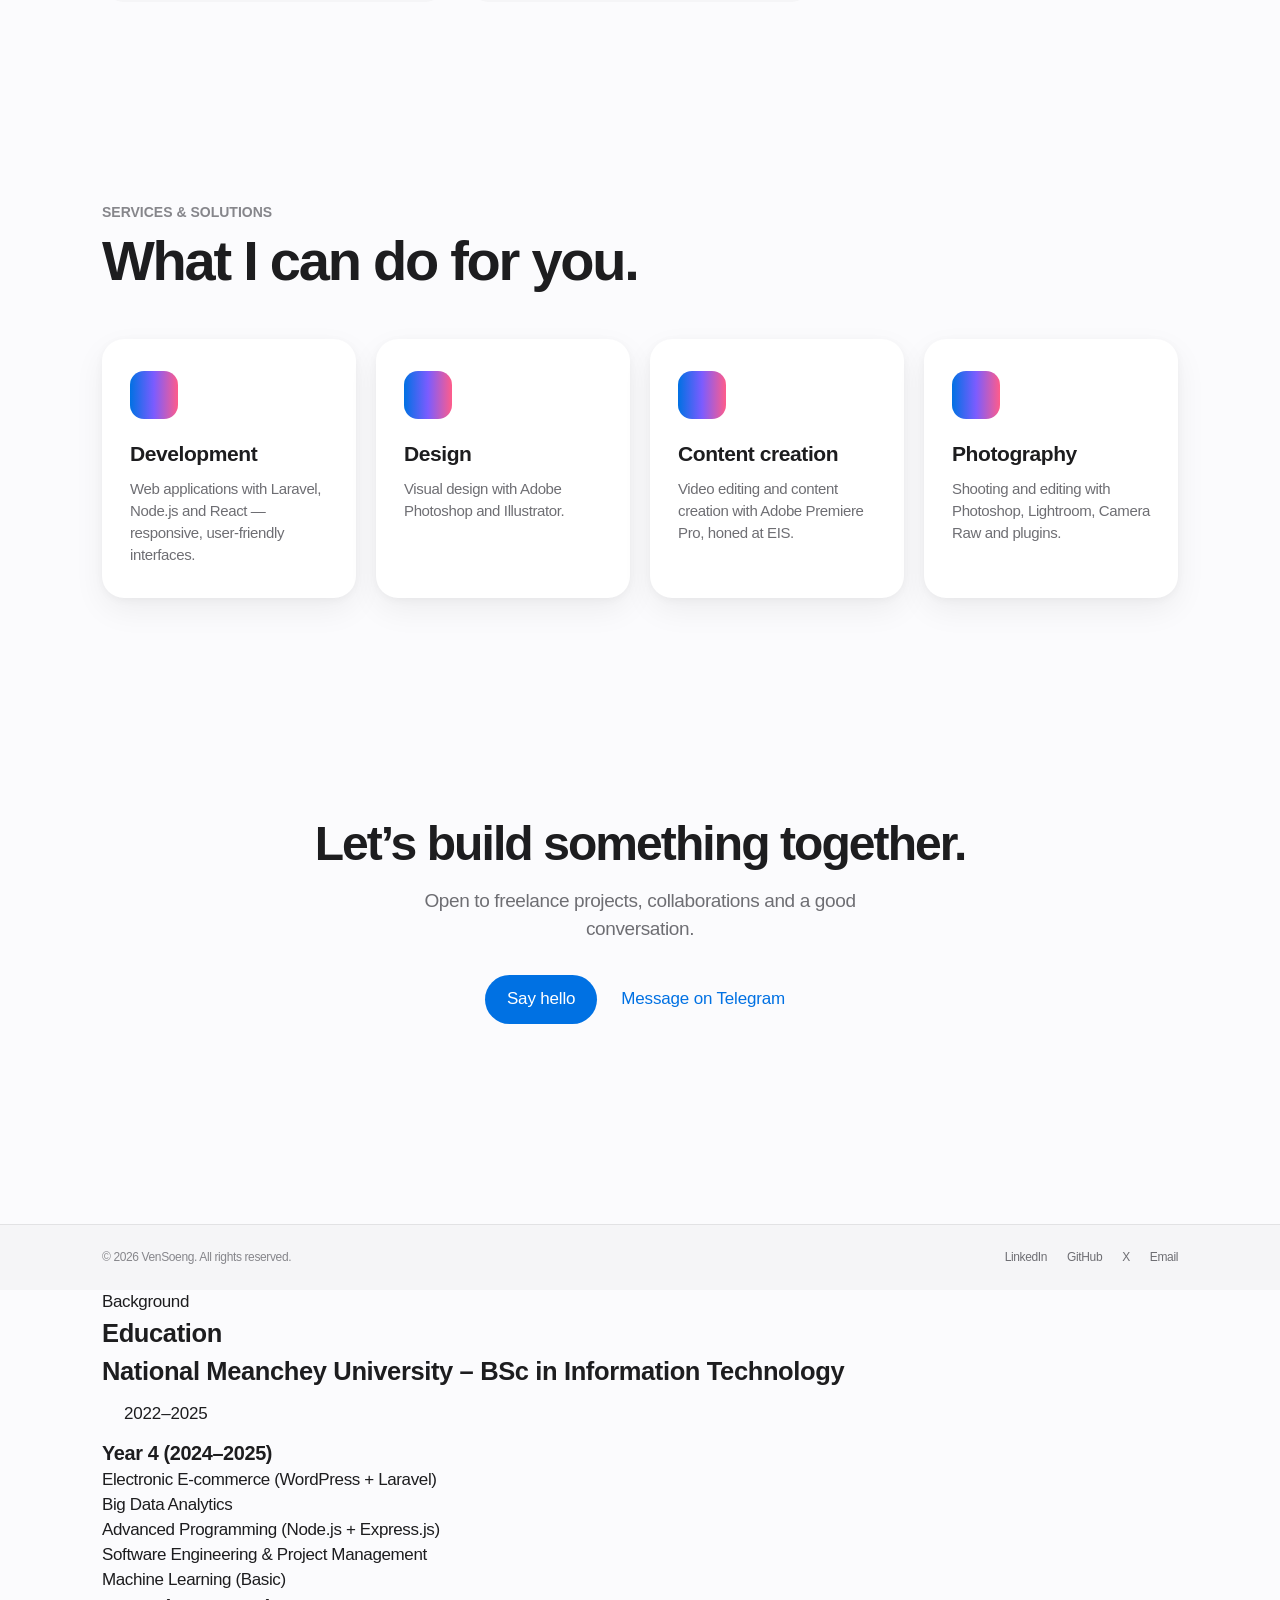
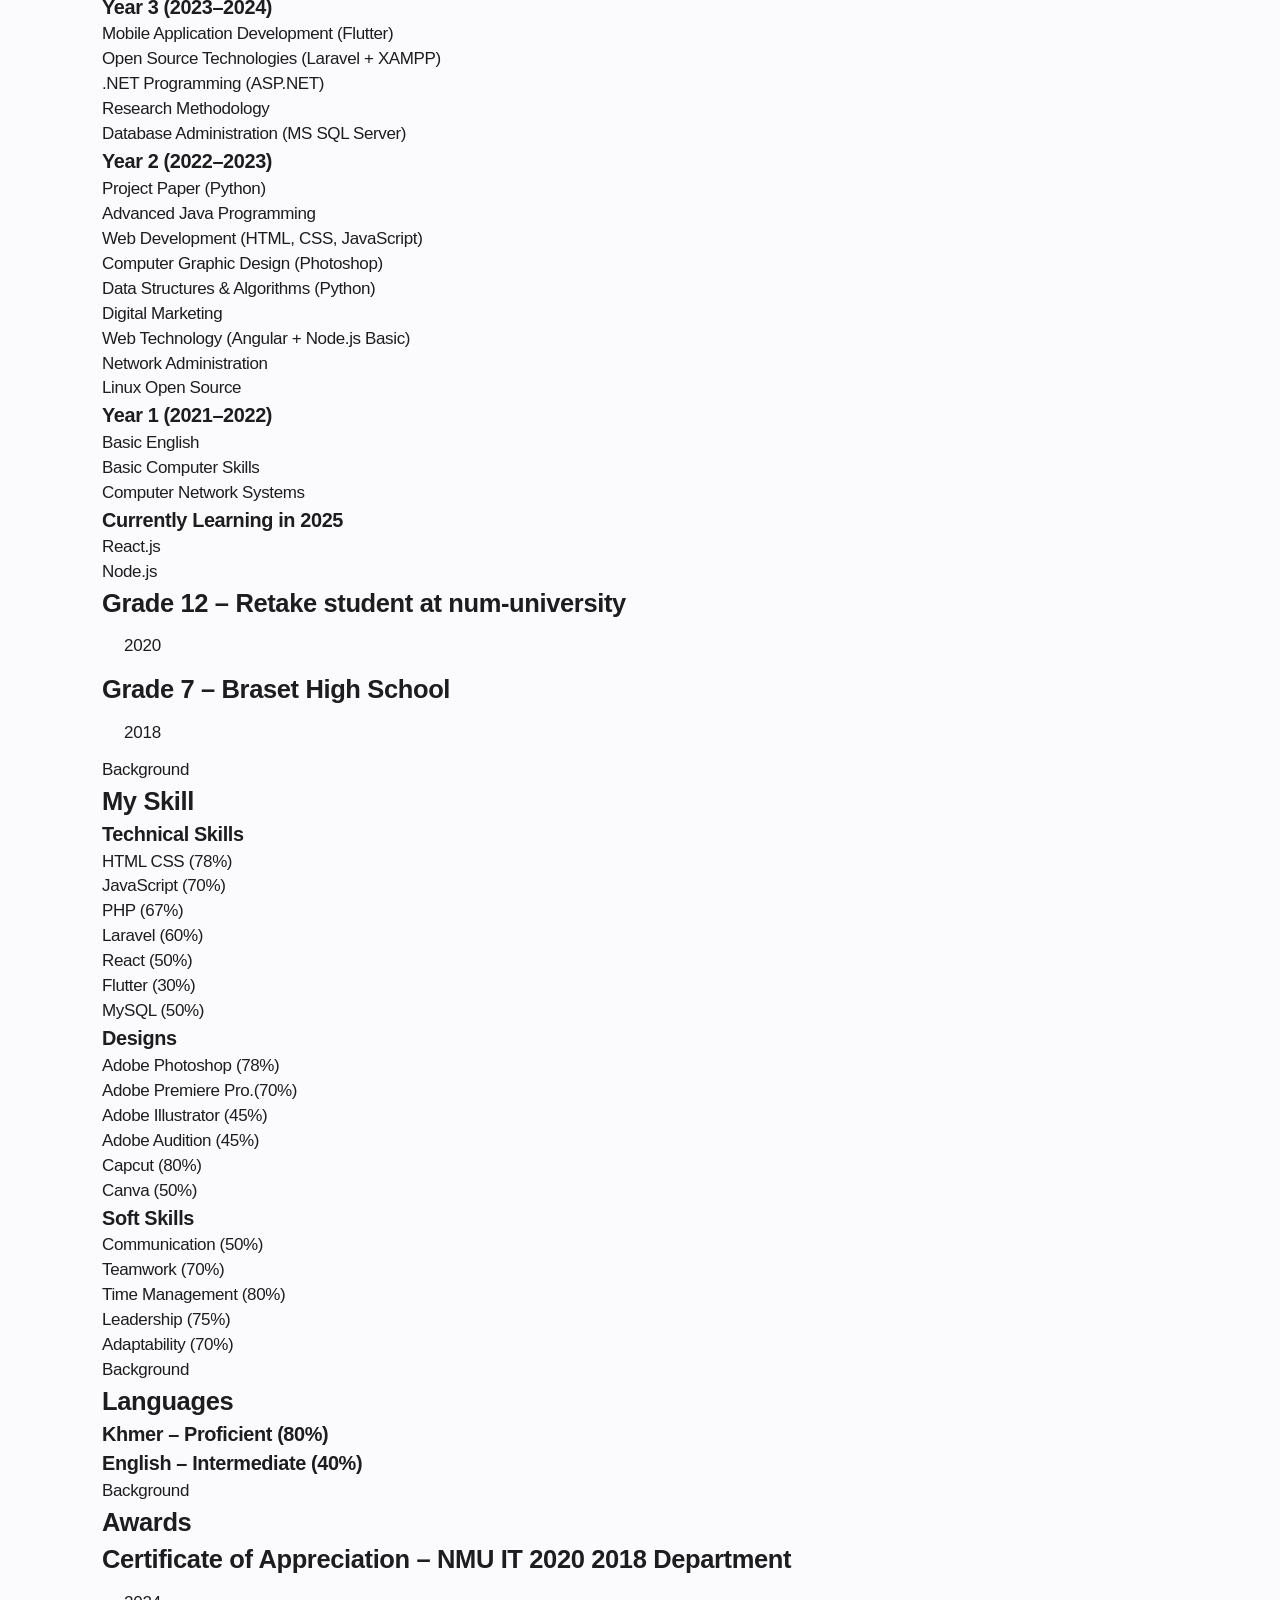
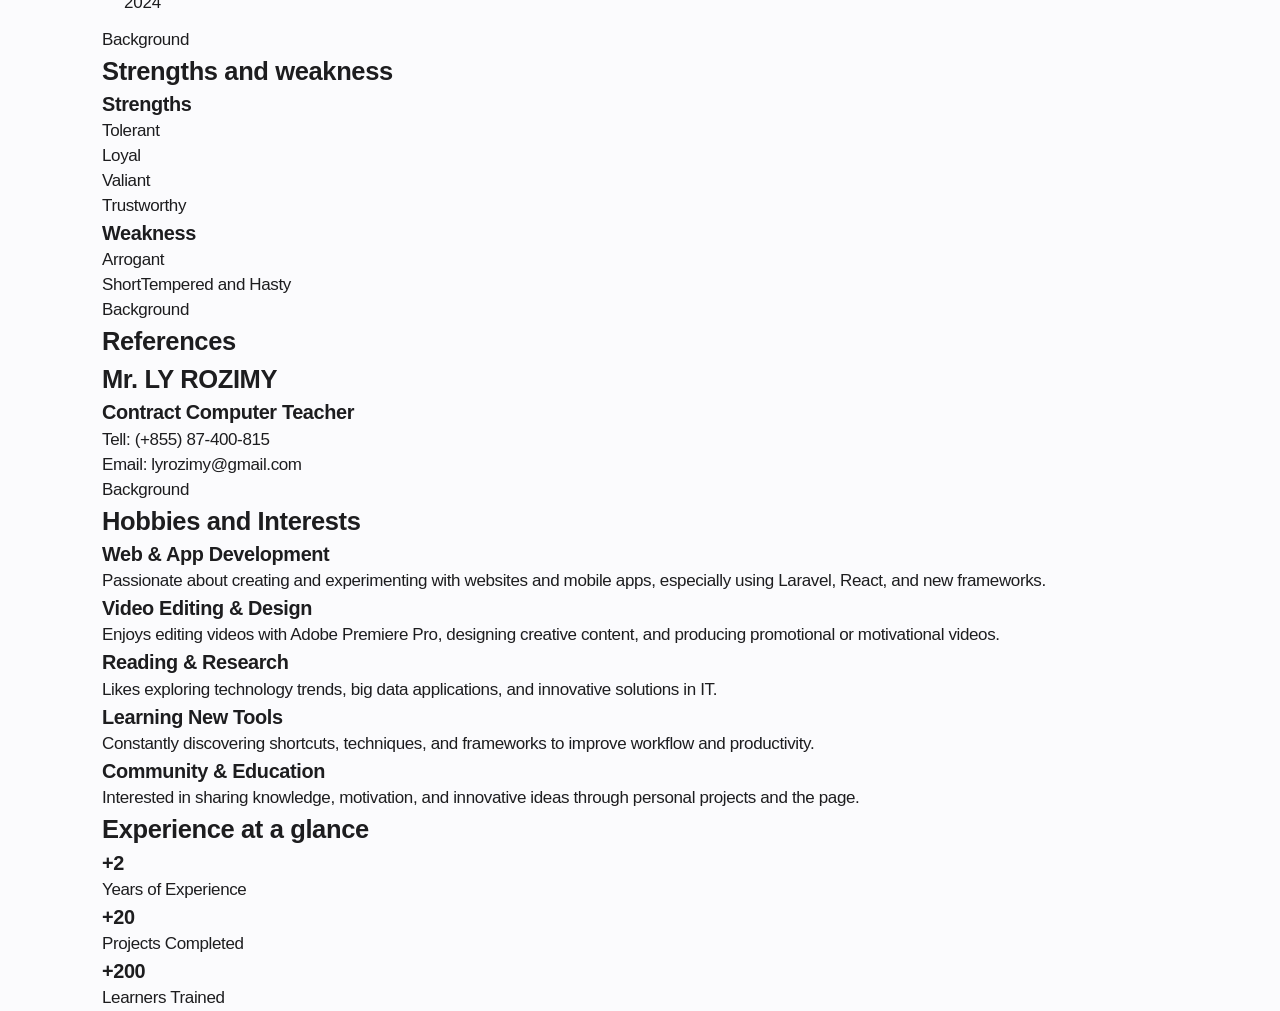
==== commit 73d49da7: "update new uxui" ====
--- a/vsp111026/index.html
+++ b/vsp111026/index.html
@@ -324,4 +324,469 @@
     </script>
 </body>
 
+
+ <!-- Education  -->
+        <section class="erc et Education container section-ctn" id="Education" aria-labelledby="Education">
+            <div class="erc-box">
+                <!-- tittle  -->
+                <div class="erc-title">
+                    <div class="erct-box">
+                        <p>Background</p>
+                        <h2>Education</h2>
+                    </div>
+                </div>
+                <div class="et">
+                    <div class="et-bx">
+                        <div class="etti">
+                            <div class="etti-bx df-l">
+                                <h2>National Meanchey University – BSc in Information Technology </h2>
+                                <div class="btn">2022–2025</div>
+                            </div>
+                        </div>
+                        <div class="ettp">
+                            <div class="ettp-bx">
+                                <h3>Year 4 (2024–2025)</h3>
+                            </div>
+                            <ul>
+                                <li>
+                                    <p>Electronic E-commerce (WordPress + Laravel)</p>
+                                </li>
+                                <li>
+                                    <p>Big Data Analytics </p>
+                                </li>
+                                <li>
+                                    <p>Advanced Programming (Node.js + Express.js)</p>
+                                </li>
+                                <li>
+                                    <p>Software Engineering & Project Management</p>
+                                </li>
+                                <li>
+                                    <p>Machine Learning (Basic)</p>
+                                </li>
+                            </ul>
+                        </div>
+                        <div class="ettp">
+                            <div class="ettp-bx">
+                                <h3>Year 3 (2023–2024)</h3>
+                            </div>
+                            <ul>
+                                <li>
+                                    <p>Mobile Application Development (Flutter) </p>
+                                </li>
+                                <li>
+                                    <p>Open Source Technologies (Laravel + XAMPP) </p>
+                                </li>
+                                <li>
+                                    <p>.NET Programming (ASP.NET) </p>
+                                </li>
+                                <li>
+                                    <p>Research Methodology</p>
+                                </li>
+                                <li>
+                                    <p>Database Administration (MS SQL Server) </p>
+                                </li>
+                            </ul>
+                        </div>
+                        <div class="ettp">
+                            <div class="ettp-bx">
+                                <h3>Year 2 (2022–2023) </h3>
+                            </div>
+                            <ul>
+                                <li>
+                                    <p>Project Paper (Python) </p>
+                                </li>
+                                <li>
+                                    <p>Advanced Java Programming </p>
+                                </li>
+                                <li>
+                                    <p>Web Development (HTML, CSS, JavaScript)  </p>
+                                </li>
+                                <li>
+                                    <p>Computer Graphic Design (Photoshop) </p>
+                                </li>
+                                <li>
+                                    <p>Data Structures & Algorithms (Python) </p>
+                                </li>
+                                <li>
+                                    <p>Digital Marketing </p>
+                                </li>
+                                <li>
+                                    <p>Web Technology (Angular + Node.js Basic) </p>
+                                </li>
+                                <li>
+                                    <p>Network Administration  </p>
+                                </li>
+                                <li>
+                                    <p>Linux Open Source </p>
+                                </li>
+                            </ul>
+                        </div>
+                        <div class="ettp">
+                            <div class="ettp-bx">
+                                <h3>Year 1 (2021–2022) </h3>
+                            </div>
+                            <ul>
+                                <li>
+                                    <p>Basic English  </p>
+                                </li>
+                                <li>
+                                    <p>Basic Computer Skills </p>
+                                </li>
+                                <li>
+                                    <p>Computer Network Systems</p>
+                                </li>
+                            </ul>
+                        </div>
+                        <div class="ettp">
+                            <div class="ettp-bx">
+                                <h3>Currently Learning in 2025 </h3>
+                            </div>
+                            <ul>
+                                <li>
+                                    <p>React.js</p>
+                                </li>
+                                <li>
+                                    <p>Node.js</p>
+                                </li>
+                            </ul>
+                        </div>
+                        <div class="etti">
+                            <div class="etti-bx df-l">
+                                <h2>Grade 12 – Retake student at  num-university </h2>
+                                <div class="btn">2020</div>
+                            </div>
+                        </div>
+                        <div class="etti">
+                            <div class="etti-bx df-l">
+                                <h2>Grade 7 – Braset High School </h2>
+                                <div class="btn">2018</div>
+                            </div>
+                        </div>
+                    </div>
+                </div>
+            </div>
+        </section>
+        <!-- Skill  -->
+        <section class="erc et Skill container section-ctn" id="Skill" aria-labelledby="Skill">
+            <div class="erc-box">
+                <!-- tittle  -->
+                <div class="erc-title">
+                    <div class="erct-box">
+                        <p>Background</p>
+                        <h2>My Skill</h2>
+                    </div>
+                </div>
+                <div class="et">
+                    <div class="et-bx">
+                        <!-- list  -->
+                        <div class="ettp">
+                            <div class="ettp-bx">
+                                <h3>Technical Skills</h3>
+                            </div>
+                            <ul>
+                                <li>
+                                    <p>HTML CSS (78%)</p>
+                                </li>
+                                <li>
+                                    <p>JavaScript (70%) </p>
+                                </li>
+                                <li>
+                                    <p>PHP (67%) </p>
+                                </li>
+                                <li>
+                                    <p>Laravel (60%) </p>
+                                </li>
+                                <li>
+                                    <p>React (50%)</p>
+                                </li>
+                                <li>
+                                    <p>Flutter (30%)</p>
+                                </li>
+                                <li>
+                                    <p>MySQL (50%)</p>
+                                </li>
+                            </ul>
+                        </div>
+                        <!-- list  -->
+                        <div class="ettp">
+                            <div class="ettp-bx">
+                                <h3>Designs</h3>
+                            </div>
+                            <ul>
+                                <li>
+                                    <p>Adobe Photoshop (78%)</p>
+                                </li>
+                                <li>
+                                    <p>Adobe Premiere Pro.(70%) </p>
+                                </li>
+                                <li>
+                                    <p>Adobe Illustrator (45%) </p>
+                                </li>
+                                <li>
+                                    <p>Adobe Audition (45%)  </p>
+                                </li>
+                                <li>
+                                    <p>Capcut (80%) </p>
+                                </li>
+                                <li>
+                                    <p>Canva (50%) </p>
+                                </li>
+                            </ul>
+                        </div>
+                        <!-- list  -->
+                        <div class="ettp">
+                            <div class="ettp-bx">
+                                <h3>Soft Skills</h3>
+                            </div>
+                            <ul>
+                                <li>
+                                    <p>Communication (50%)</p>
+                                </li>
+                                <li>
+                                    <p>Teamwork (70%) </p>
+                                </li>
+                                <li>
+                                    <p>Time Management (80%) </p>
+                                </li>
+                                <li>
+                                    <p>Leadership (75%) </p>
+                                </li>
+                                <li>
+                                    <p>Adaptability (70%) </p>
+                                </li>
+                            </ul>
+                        </div>
+                    </div>
+                </div>
+            </div>
+        </section>
+        <!-- Languages  -->
+        <section class="erc et Languages container section-ctn" id="Languages" aria-labelledby="Languages">
+            <div class="erc-box">
+                <!-- tittle  -->
+                <div class="erc-title">
+                    <div class="erct-box">
+                        <p>Background</p>
+                        <h2>Languages</h2>
+                    </div>
+                </div>
+                <div class="et">
+                    <div class="et-bx">
+                        <!-- list  -->
+                        <div class="ettp">
+                            <div class="ettp-bx">
+                                <h3>Khmer – Proficient (80%)</h3>
+                            </div>
+                            <div class="ettp-bx">
+                                <h3>English – Intermediate (40%)</h3>
+                            </div>
+                        </div>
+                    </div>
+                </div>
+            </div>
+        </section>
+        <!-- Awards  -->
+        <section class="erc et Awards container section-ctn" id="Awards" aria-labelledby="Awards">
+            <div class="erc-box">
+                <!-- tittle  -->
+                <div class="erc-title">
+                    <div class="erct-box">
+                        <p>Background</p>
+                        <h2>Awards</h2>
+                    </div>
+                </div>
+                <div class="et">
+                    <div class="et-bx">
+                        <div class="etti">
+                            <div class="etti-bx df-l">
+                                <h2>Certificate of Appreciation – NMU IT 2020 2018 Department</h2>
+                                <div class="btn">2024</div>
+                            </div>
+                        </div>
+                    </div>
+                </div>
+            </div>
+        </section>
+        <!-- Strengths and weakness  -->
+        <section class="erc et Strengths-weakness container section-ctn" id="Strengths-weakness" aria-labelledby="Strengths-weakness">
+            <div class="erc-box">
+                <!-- tittle  -->
+                <div class="erc-title">
+                    <div class="erct-box">
+                        <p>Background</p>
+                        <h2>Strengths and weakness</h2>
+                    </div>
+                </div>
+                <div class="et">
+                    <div class="et-bx">
+                        <!-- list  -->
+                        <div class="ettp">
+                            <div class="ettp-bx">
+                                <h3>Strengths</h3>
+                            </div>
+                            <ul>
+                                <li>
+                                    <p>Tolerant</p>
+                                </li>
+                                <li>
+                                    <p>Loyal</p>
+                                </li>
+                                <li>
+                                    <p>Valiant</p>
+                                </li>
+                                <li>
+                                    <p>Trustworthy</p>
+                                </li>
+                            </ul>
+                        </div>
+                        <!-- list  -->
+                        <div class="ettp">
+                            <div class="ettp-bx">
+                                <h3>Weakness</h3>
+                            </div>
+                            <ul>
+                                <li>
+                                    <p>Arrogant</p>
+                                </li>
+                                <li>
+                                    <p>ShortTempered and Hasty </p>
+                                </li>
+                            </ul>
+                        </div>
+                    </div>
+                </div>
+            </div>
+        </section>
+        <!-- References  -->
+        <section class="erc et References container section-ctn" id="References" aria-labelledby="References">
+            <div class="erc-box">
+                <!-- tittle  -->
+                <div class="erc-title">
+                    <div class="erct-box">
+                        <p>Background</p>
+                        <h2>References</h2>
+                    </div>
+                </div>
+                <div class="et">
+                    <div class="et-bx">
+                        <div class="etti">
+                            <div class="etti-bx df-l">
+                                <h2>Mr. LY ROZIMY </h2>
+                            </div>
+                        </div>
+                        <div class="ettp">
+                            <div class="ettp-bx">
+                                <h3>Contract Computer Teacher </h3>
+                            </div>
+                            <ul>
+                                <li>
+                                    <p>Tell: (+855) 87-400-815 </p>
+                                </li>
+                                <li>
+                                    <p>Email: lyrozimy@gmail.com </p>
+                                </li>
+                            </ul>
+                        </div>
+                    </div>
+                </div>
+            </div>
+        </section>
+        <!-- Hobbies  -->
+        <section class="erc et Hobbies container section-ctn" id="Hobbies" aria-labelledby="Hobbies">
+            <div class="erc-box">
+                <!-- tittle  -->
+                <div class="erc-title">
+                    <div class="erct-box">
+                        <p>Background</p>
+                        <h2>Hobbies and Interests</h2>
+                    </div>
+                </div>
+                <div class="et">
+                    <div class="et-bx">
+                        <!-- list  -->
+                        <div class="ettp">
+                            <div class="ettp-bx">
+                                <h3>Web & App Development</h3>
+                            </div>
+                            <ul>
+                                <li>
+                                    <p>Passionate about creating and experimenting with websites and mobile apps, especially using Laravel, React, and new frameworks. </p>
+                                </li>
+                            </ul>
+                        </div>
+                        <!-- list  -->
+                        <div class="ettp">
+                            <div class="ettp-bx">
+                                <h3>Video Editing & Design </h3>
+                            </div>
+                            <ul>
+                                <li>
+                                    <p>Enjoys editing videos with Adobe Premiere Pro, designing creative content, and producing promotional or motivational videos. </p>
+                                </li>
+                            </ul>
+                        </div>
+                        <!-- list  -->
+                        <div class="ettp">
+                            <div class="ettp-bx">
+                                <h3>Reading & Research </h3>
+                            </div>
+                            <ul>
+                                <li>
+                                    <p>Likes exploring technology trends, big data applications, and innovative solutions in IT.  </p>
+                                </li>
+                            </ul>
+                        </div>
+                        <!-- list  -->
+                        <div class="ettp">
+                            <div class="ettp-bx">
+                                <h3>Learning New Tools </h3>
+                            </div>
+                            <ul>
+                                <li>
+                                    <p>Constantly discovering shortcuts, techniques, and frameworks to improve workflow and productivity. </p>
+                                </li>
+                            </ul>
+                        </div>
+                        <!-- list  -->
+                        <div class="ettp">
+                            <div class="ettp-bx">
+                                <h3>Community & Education</h3>
+                            </div>
+                            <ul>
+                                <li>
+                                    <p>Interested in sharing knowledge, motivation, and innovative ideas through personal projects and the page.</p>
+                                </li>
+                            </ul>
+                        </div>
+                    </div>
+                </div>
+            </div>
+        </section>
+        <!-- project sumerices -->
+        <section class="psr erc project-sumerices  container section-ctn" id="project-sumerices" aria-labelledby="project-sumerices">
+            <div class="erc-box">
+                <!-- tittle  -->
+                <div class="erc-title">
+                    <div class="erct-box">
+                        <h2>Experience at a glance</h2>
+                    </div>
+                </div>
+                <div class="ercc">
+                    <div class="psr-bx df-c">
+                        <div class="psrli">
+                            <h3>+2</h3>
+                            <p>Years of Experience</p>
+                        </div>
+                        <div class="psrli">
+                            <h3>+20</h3>
+                            <p>Projects Completed</p>
+                        </div>
+                        <div class="psrli">
+                            <h3>+200</h3>
+                            <p>Learners Trained</p>
+                        </div>
+                    </div>
+                </div>
+            </div>
+        </section>
 </html>
